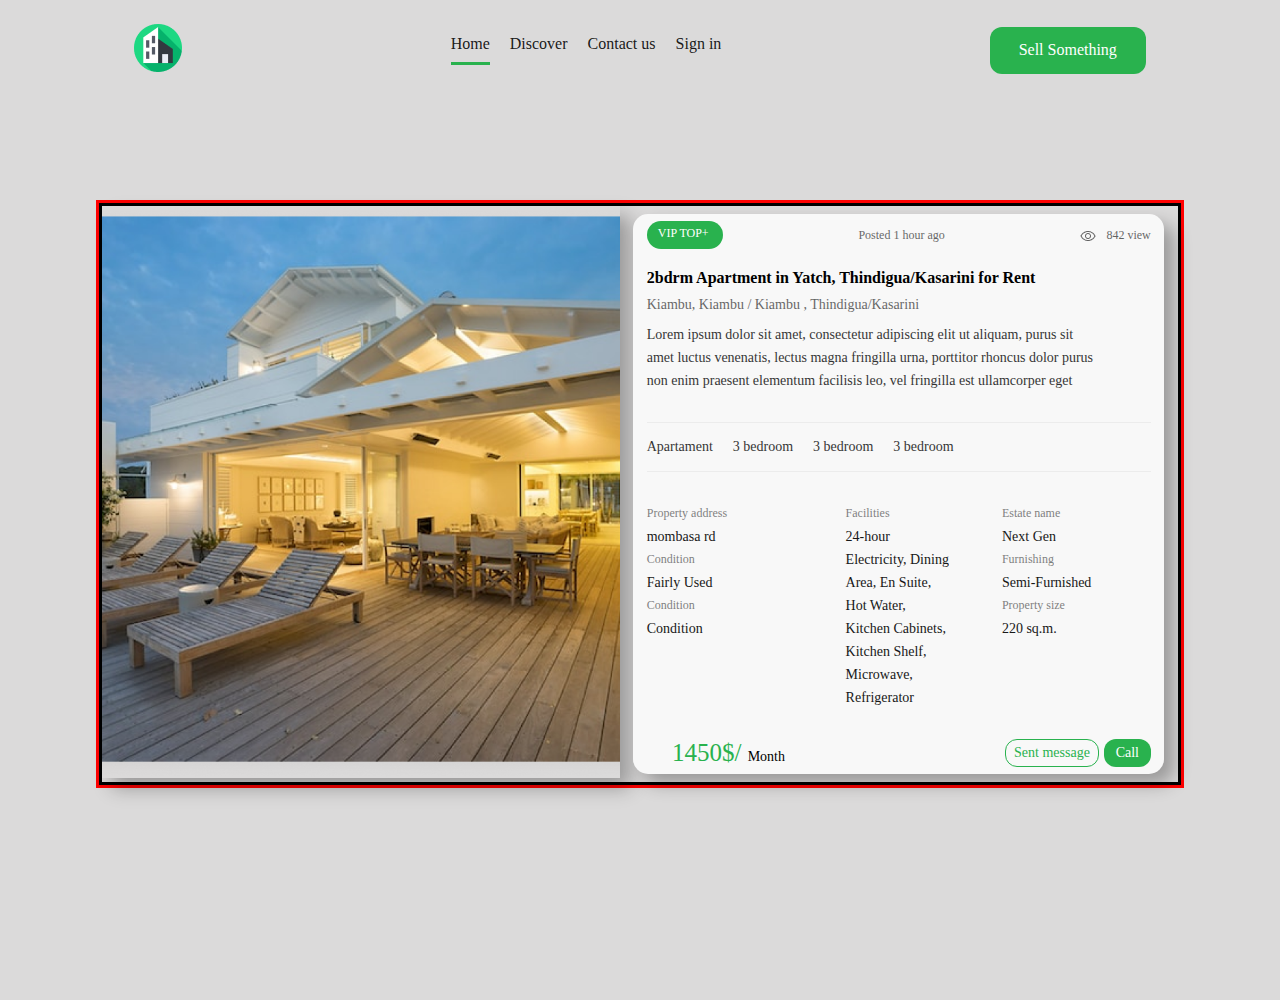
==== HomeInternal.html @ 5d8db7db "home inertial info card end" ====
<!DOCTYPE html>
<html lang="en">
  <head>
    <meta charset="UTF-8" />
    <meta name="viewport" content="width=device-width, initial-scale=1.0" />
    <link rel="stylesheet" href="style.css" />
    <title>Document</title>
  </head>
  <body>
    <header class="header">
      <nav class="navigacia">
        <article class="HadLogo">
          <a href="index.html">
            <img src="fotoebi/HadLogo.png" alt="HadLogo" />
          </a>
        </article>
        <article class="Navtext">
          <a class="Home" href="#">Home</a>
          <a href="#">Discover</a>
          <a href="#">Contact us</a>
          <a href="#">Sign in</a>
        </article>
        <article class="SellSomething">
          <a href="#">Sell Something</a>
        </article>
      </nav>
    </header>
    <main class="Main">
      <section class="fhoto-and-info-flex-cont">
        <div class="left-fhoto">
          <img
            src="fotoebi/hom-internal-foto-1.png"
            class="hom-internal-foto-1"
            alt="hom-internal-foto-1"
          />
        </div>
        <div class="hom-internal-foto-info-flex-cont">
          <div class="hom-internal-foto-info-cont">
            <!-- info konteineris shignita elementebis vertikaluri siswore "had-line"-->
            <div class="hom-internal-foto-info-had-line-cont">
            <article class="hom-internal-foto-info-had">
             
                <article class="vip-top-foto-info">
                  <span class="vip-top-foto-info-span">VIP TOP+</span>
                </article>
                <article class="vip-top-foto-info-center-cont">
                  <span class="vip-top-foto-info-center"
                    >Posted 1 hour ago</span
                  >
                </article>
                <article class="vip-top-foto-info-right-cont">
                  <span class="vip-top-foto-info-right-iqon">
                    <img
                      src="fotoebi/foto-info-had-iqon.png"
                      class="foto-info-had-iqon"
                      alt="foto-info-had-iqon"
                    />
                  </span>
                  <span class="vip-top-foto-info-right-text">842 view</span>
                </article>
              </article>
              
                <h1 class="had-line-cont-span-h1">2bdrm Apartment in Yatch, Thindigua/Kasarini for Rent</h1>
              
              <span class="had-line-cont-span">Kiambu,
                 Kiambu / Kiambu , 
                Thindigua/Kasarini

              </span>
              <span class="had-line-cont-span-2">Lorem ipsum dolor sit amet, 
                consectetur adipiscing elit ut aliquam, purus sit amet luctus venenatis,
                lectus magna fringilla urna, porttitor rhoncus dolor purus non enim praesent
                 elementum facilisis leo, vel fringilla est ullamcorper eget

              </span>
              <div class="had-line-the-middle-flex-cont">

                
              <article class="had-line-the-middle-span-cont">
                
               <span class="had-line-the-middle-span">Apartament</span>
               <span class="had-line-the-middle-span">3 bedroom</span>
               <span class="had-line-the-middle-span">3 bedroom</span>
               <span class="had-line-the-middle-span">3 bedroom</span>
              </article>
              

              </div>

              <!-- flex da flex column konteinerebi  -->

              <div class="had-line-the-middle-flex-cont-2">
                <article class="had-line-the-middle-flex-column-cont had-line-the-middle-flex-column-cont-1">
                  <span class="had-line-the-middle-flex-column-span">Property address</span>
                  <span class="had-line-the-middle-flex-column-span-2">mombasa rd</span>
                  <span class="had-line-the-middle-flex-column-span">Condition</span>
                  <span class="had-line-the-middle-flex-column-span-2">Fairly Used</span>
                  <span class="had-line-the-middle-flex-column-span">Condition</span>
                  <span class="had-line-the-middle-flex-column-span-2">Condition</span>
                </article>
                <article class="had-line-the-middle-flex-column-cont had-line-the-middle-flex-column-cont-2">
                  <span class="had-line-the-middle-flex-column-span">Facilities</span>
                  <span class="had-line-the-middle-flex-column-span-2">24-hour Electricity,
                    Dining Area,
                    En Suite,
                    Hot Water,
                    Kitchen Cabinets,
                    Kitchen Shelf,
                    Microwave,
                    Refrigerator</span>
                </article>
                <article class="had-line-the-middle-flex-column-cont had-line-the-middle-flex-column-cont-3">
                  <span class="had-line-the-middle-flex-column-span">Estate name</span>
                  <span class="had-line-the-middle-flex-column-span-2">Next Gen</span>
                  <span class="had-line-the-middle-flex-column-span">Furnishing</span>
                  <span class="had-line-the-middle-flex-column-span-2">Semi-Furnished</span>
                  <span class="had-line-the-middle-flex-column-span">Property size</span>
                  <span class="had-line-the-middle-flex-column-span-2">220 sq.m.</span>
                </article>
              </div>
              
              <div class="had-line-end-element-spaceArounded-cont">
                <div class="had-line-end-element-spaceBetween-cont">

                  <article class="had-line-end-element-1">
                    
                      <span class="had-line-end-element-1-span-1"> 1450$/ <span class="had-line-end-element-span-2">Month</span></span>
                    
                   
                  </article>
                  <article class="had-line-end-element-2">
                    <span class="had-line-end-element-2-span">Sent message</span>
                  </article>
                  <article class="had-line-end-element-3">
                    <span class="had-line-end-element-3-span">Call</span>
                  </article>

                </div>
              </div>

            </div>
               <!-- info konteineris shignita elementebis vertikaluri siswore "had-line-end"-->
            </article>



          </div>
        </div>
      </section>
    </main>
  </body>
</html>
---- style.css ----
* {
  margin: 0;
  padding: 0;
  box-sizing: border-box;
}

body {
  background-color: rgb(219, 218, 218);
  height: 1000px;
}

.header {
  width: 100%;
  height: 100px;
  /* border: solid; */

  display: flex;
  align-items: center;
}

.navigacia {
  width: 100%;
  height: 116px;
  /* border: solid red; */
  position: fixed;
  display: flex;
  justify-content: space-around;
  align-items: center;
  background-color: rgb(219, 218, 218);
  z-index: 100;
}

.Navtext {
  display: flex;
  gap: 20px;
}

.SellSomething {
  width: 156px;
  height: 47px;
  display: flex;
  justify-content: center;
  align-items: center;
  border-radius: 12px;
  background-color: #29b24e;
  cursor: pointer;
}

.SellSomething a {
  color: #ffffff;
  text-decoration: none;
}

.Navtext a {
  text-decoration: none;
  color: #000000e5;
}

.Home {
  height: 30px;
  border-bottom: solid #29b24e;
}

.Main {
  /* border: solid red; */
  /* height: auto; */
  width: 85%;
  margin: 100px auto;
}

/* meniu left */

.LeftMeniuFoto {
  display: flex;
  gap: 10px;
  /* border: solid red; */
}

.LeftMeniu {
  min-width: 295px;
  max-width: 395px;
  width: 30%;
  height: auto;
  /* border: solid; */
  background-color: #f8f8f8;
  border-radius: 24px;
  box-shadow: 10px 10px 25px 0px #0000004f;
}

.KontainerLeftMeniu {
  width: 90%;
  /* height: auto; */
  /* border: solid red; */
  margin: 15px auto;
}

.Left-meniu-bottom-items-widths {
  /* border: solid; */
  width: 60%;
}

.MarginTopKontMeniuItems {
  margin: 20px 0px;
}

.h2 {
  width: 69px;
  height: 24px;
  color: #000000;
  font-size: 16px;
}

.inputAndiqon {
  width: 100%;
  display: flex;
  align-items: center;
  gap: 10px;
  border: 2px solid black;
  border-radius: 10px;
}

.input-hoby {
  /* border: solid; */
  width: 85%;
}

.iqondiv {
  /* border: solid; */
  display: flex;
}

.InputText {
  width: 100%;
  height: 48px;

  background-color: #f8f8f8;
  outline: none;
  border: none;
}

.InputText::placeholder {
  color: #000000;
  font-size: 14px;
}

.InputIqon {
  width: 16px;
  height: 16px;
  opacity: 90%;
}
.h2-2 {
  color: #000000;
  font-size: 16px;
}

.Checkbox-Paragraf-Grid-Kont {
  display: grid;
  grid-template-columns: auto auto;
  gap: 17px;
  column-gap: 20px;
}

.checkbox-conteiner {
  position: relative;

  /* border: solid; */
  user-select: none;
  cursor: pointer;
}

.checkbox-conteiner input {
  position: absolute;
  opacity: 0;
  height: 0;
  width: 0;
  cursor: pointer;
}

.input-span {
  position: absolute;
  border: solid #29b24e;
  top: 0;
  left: 0;
  height: 16px;
  width: 16px;
}

.input-span:hover {
  background-color: #29b24e;
}

.checkbox-conteiner input:checked ~ .input-span {
  background-color: #29b24e;
}

.input-span::after {
  content: "";
  position: absolute;
  display: none;
}

.checkbox-conteiner input:checked ~ .input-span::after {
  display: block;
}

.checkbox-conteiner .input-span::after {
  left: 2px;
  top: 1px;
  width: 4px;
  height: 5px;
  border: solid white;
  border-width: 0 2px 2px 0;

  transform: rotate(45deg);
}

.checkbox-paragraf {
  font-size: 14px;
  color: #000000;
}

.h2-3 {
  color: #000000;
  font-size: 16px;
}

/* fhoto search right */

.RightFoto {
  width: 100%;
  position: relative;
  /* border: solid red; */
  display: flex;

  justify-content: center;
}

.FotoHad {
  width: 100%;
  height: 751px;
  object-fit: cover;
  border-radius: 24px;
}

.Elementsin-foto-flex-cont {
  /* border: solid; */
  display: flex;
  flex-direction: column;
  justify-content: center;
  position: absolute;
  top: 0;
  margin-top: 70px;
  gap: 10px;
}

.h1 {
  font-size: 48px;
  color: #000000cc;
}

.Elementsin-foto-flex-paragraf-cont {
  /* border: solid red; */
  display: flex;
  justify-content: center;
}

.Elementsin-foto-paragraf {
  font-size: 16px;
  color: #000000cc;
}

.Elementsin-foto-flex-search-cont {
  display: flex;
  justify-content: center;
}

.Search-Had-Css-Cont {
  /* border: solid blue; */
  width: 300px;
  display: flex;
  justify-content: center;
  background-color: #ffffffcc;
  border-radius: 10px;
  margin-top: 40px;
  box-shadow: 8px 8px 25px 0px #00000045;
}

.Search-Had-Css {
  width: 224px;
  height: 48px;
  background-color: #f8f8f8cc;

  border: none;
  outline: none;
}

.Search-Had-Css::placeholder {
  color: #000000;
  font-size: 14px;
  opacity: 20%;
}

.search-iqon-cont {
  /* border: solid; */
  display: flex;
  align-items: center;
}
.search-iqon {
  width: 18px;
  height: 18px;
  opacity: 50%;
  cursor: pointer;
}

/* trendings ads cards */

.h3 {
  font-size: 18px;
  color: #000000;
}

.section-flex-cont {
  /* border: solid yellow; */
  display: flex;
  flex-wrap: wrap;
  justify-content: space-between;
  row-gap: 20px;
}

.cont-1 {
  /* border: solid; */
  width: 295px;
  height: 424px;
  border-radius: 24px;
  background-color: #f8f8f8;
  box-shadow: 10px 10px 25px 0px #0000004f;
}

.img-for-cont-1-article {
  display: flex;
  flex-direction: column;
  justify-content: center;
  gap: 15px;

  transform: translateY(12px);
  align-items: center;
  position: relative;
  /* border: solid red; */
}

.img-for-cont-1 {
  width: 263px;
  height: 202px;
  border-radius: 20px;
}

.vip-for-cont-1 {
  /* border: solid; */
  position: absolute;

  left: 0;
  top: 0;
  margin-top: 10px;
  transform: translateX(25px);
  width: 76px;
  height: 30px;
  border-radius: 15px;
  background-color: #29b24e;
  display: flex;
  justify-content: center;
  align-items: center;
  cursor: pointer;
}

.vip-for-cont-1-paragraf {
  color: #ffffff;
  font-size: 12px;
}

.nishani-for-cont-1-article {
  /* border: solid; */
  position: absolute;
  top: 0;
  right: 0;
  transform: translateX(-20px);
  margin-top: 175px;
  display: flex;
  justify-content: center;
  align-items: center;
  width: 40px;
  height: 40px;
  border-radius: 50%;
  background-color: #ffffff;
  cursor: pointer;
}

.nishani-for-cont-1 {
  width: 18px;
  height: 18px;
}

.h4-article {
  /* border: solid; */
  width: 263px;
}

.h4 {
  color: #000000;
  font-size: 16px;
}

.h4-bottom-paragraf-article {
  /* border: solid; */
  width: 263px;
}

.h4-bottom-paragraf {
  font-size: 14px;
  color: #000000;
  opacity: 50%;
}

.price-article {
  width: 263px;
  /* border: solid; */
  display: flex;
  justify-content: flex-end;
}

.price-number {
  font-size: 24px;
  color: #29b24e;
}

.price-month {
  font-size: 12px;
  margin-top: 10px;
  color: #000000;
}

.xazi-cont-1 {
  width: 100%;

  border: 0.5px solid #cfead6;
}

.end-element-cont {
  /* border: solid; */
  display: flex;
  align-items: center;
  width: 263px;
  height: 60px;
  justify-content: space-between;
  transform: translateY(-10px);
}

.end-paragraf {
  font-size: 14px;
  color: #000000;
}

/* footeri  */

.footer {
  width: 100%;
  height: 179px;
  background-color: #29b24e;
  border-radius: 25px;
  box-shadow: 1px 1px 10px 10px #29282845;
  display: flex;
  flex-direction: column;
  align-items: center;
}

.footer-text-cont {
  width: 85%;
  height: 89px;
  /* border: solid; */
  display: flex;
  align-items: center;
  justify-content: space-between;
}

.footer-line {
  width: 85%;
  /* height: 1px; */
  border: 0.5px solid #d0d0d0;
}

.footer-end {
  /* border: solid; */
  height: 89px;
  display: flex;
  align-items: center;
}

.footer-span {
  color: #ffffff;
  font-size: 14px;
}

/* hom internal page style css */

.Main {
  border: solid red;
  /* droebit */
}

.fhoto-and-info-flex-cont {
  border: solid;
  display: flex;
  justify-content: space-between;
}

/* .left-fhoto {
  border: solid yellow;
} */

.hom-internal-foto-1 {
  width: 100%;
  object-fit: cover;
  height: 572px;
  box-shadow: 10px 10px 18px 0px #0000004d;
}

.hom-internal-foto-info-flex-cont {
  /* border: solid blue; */
  width: 680px;
  /* height: 541px; */
  display: flex;
  justify-content: center;
  align-items: center;
}

.hom-internal-foto-info-cont {
  /* border: solid; */
  width: 95%;

  min-height: 560px;
  border-radius: 15px;
  background-color: #f8f8f8;
  box-shadow: 10px 10px 18px 0px #0000004d;
  display: flex;
  justify-content: center;
  align-items: center;
}

/* info konteineris shignita elementebis vertikaluri siswore "had-line" */

.hom-internal-foto-info-had-line-cont {
  /* border: solid yellow; */
  width: 95%;

  min-height: 520px;
  display: flex;
  flex-direction: column;
  row-gap: 10px;
}

.hom-internal-foto-info-had {
  /* border: solid red; */
  width: 100%;
  height: auto;
  display: flex;
  justify-content: space-between;
}

.vip-top-foto-info {
  width: 76px;
  height: 28px;
  background-color: #29b24e;
  border-radius: 15px;
  display: flex;
  justify-content: center;
  align-items: center;
}

.vip-top-foto-info-span {
  width: 54px;
  height: 18px;
  font-size: 12px;
  color: #ffffff;
}

.vip-top-foto-info-center-cont {
  /* border: solid; */
  display: flex;
  align-items: center;
}

.vip-top-foto-info-center {
  color: #000000;
  font-size: 12px;
  opacity: 60%;
}

.vip-top-foto-info-right-cont {
  /* border: solid; */
  display: flex;

  align-items: center;
  gap: 10px;
}

.foto-info-had-iqon {
  margin-top: 5px;
  width: 16px;
  height: 16px;
}

.vip-top-foto-info-right-text {
  color: #000000;
  font-size: 12px;
  opacity: 60%;
}

.had-line-cont-span-h1 {
  font-size: 16px;
  color: #000000;
  margin-top: 10px;
}

.had-line-cont-span {
  color: #000000;
  font-size: 14px;
  opacity: 60%;
}

.had-line-cont-span-2 {
  width: 90%;
  font-size: 14px;
  opacity: 80%;
  color: #000000;
  line-height: 23px;
}

.had-line-the-middle-flex-cont {
  border-top: 0.5px solid #ececec;
  border-bottom: 0.5px solid #ececec;
  height: 50px;
  display: flex;
  align-items: center;
  margin-top: 20px;
}

.had-line-the-middle-span-cont {
  display: flex;
  gap: 20px;
  /* border: solid; */
}

.had-line-the-middle-span {
  color: #000000;
  font-size: 14px;
  opacity: 80%;
}

.had-line-the-middle-flex-cont-2 {
  /* border: solid blue; */
  display: flex;
  justify-content: space-between;
  column-gap: 50px;
  margin-top: 20px;
}

.had-line-the-middle-flex-column-cont {
  /* border: solid red; */
  display: flex;
  flex-direction: column;
  height: auto;
}

.had-line-the-middle-flex-column-cont-1 {
  width: 35%;
}

.had-line-the-middle-flex-column-cont-2 {
  width: 25%;
}

.had-line-the-middle-flex-column-cont-3 {
  width: 35%;
}

.had-line-the-middle-flex-column-span {
  font-size: 12px;
  color: #000000;
  opacity: 50%;
  line-height: 23px;
}

.had-line-the-middle-flex-column-span-2 {
  color: #000000;
  font-size: 14px;
  opacity: 90%;
  line-height: 23px;
}

.had-line-end-element-spaceArounded-cont {
  /* border: solid; */
  display: flex;
  justify-content: flex-end;
  margin-top: 20px;
}

.had-line-end-element-spaceBetween-cont {
  /* border: solid red; */
  width: 95%;
  display: flex;
  justify-content: space-between;
  gap: 5px;
}

.had-line-end-element-1 {
  /* border: solid rgb(8, 8, 8); */
  width: 70%;
  display: flex;

  align-items: center;
}

.had-line-end-element-1-span-1 {
  color: #29b24e;
  font-size: 25px;
  /* line-height: 54px; */
}

.had-line-end-element-span-2 {
  color: #000000;
  font-size: 14px;
  /* line-height: 54px; */
}

.had-line-end-element-2 {
  border: 0.5px solid #29b24e;
  width: 20%;
  display: flex;
  align-items: center;
  justify-content: center;
  border-radius: 12px;
  cursor: pointer;
}

.had-line-end-element-2-span {
  color: #29b24e;
  font-size: 14px;
}

.had-line-end-element-3 {
  /* border: solid; */
  width: 10%;
  display: flex;
  align-items: center;
  justify-content: center;
  border-radius: 12px;
  background-color: #29b24e;
  cursor: pointer;
}

.had-line-end-element-3-span {
  color: #ffffff;
  font-size: 14px;
}
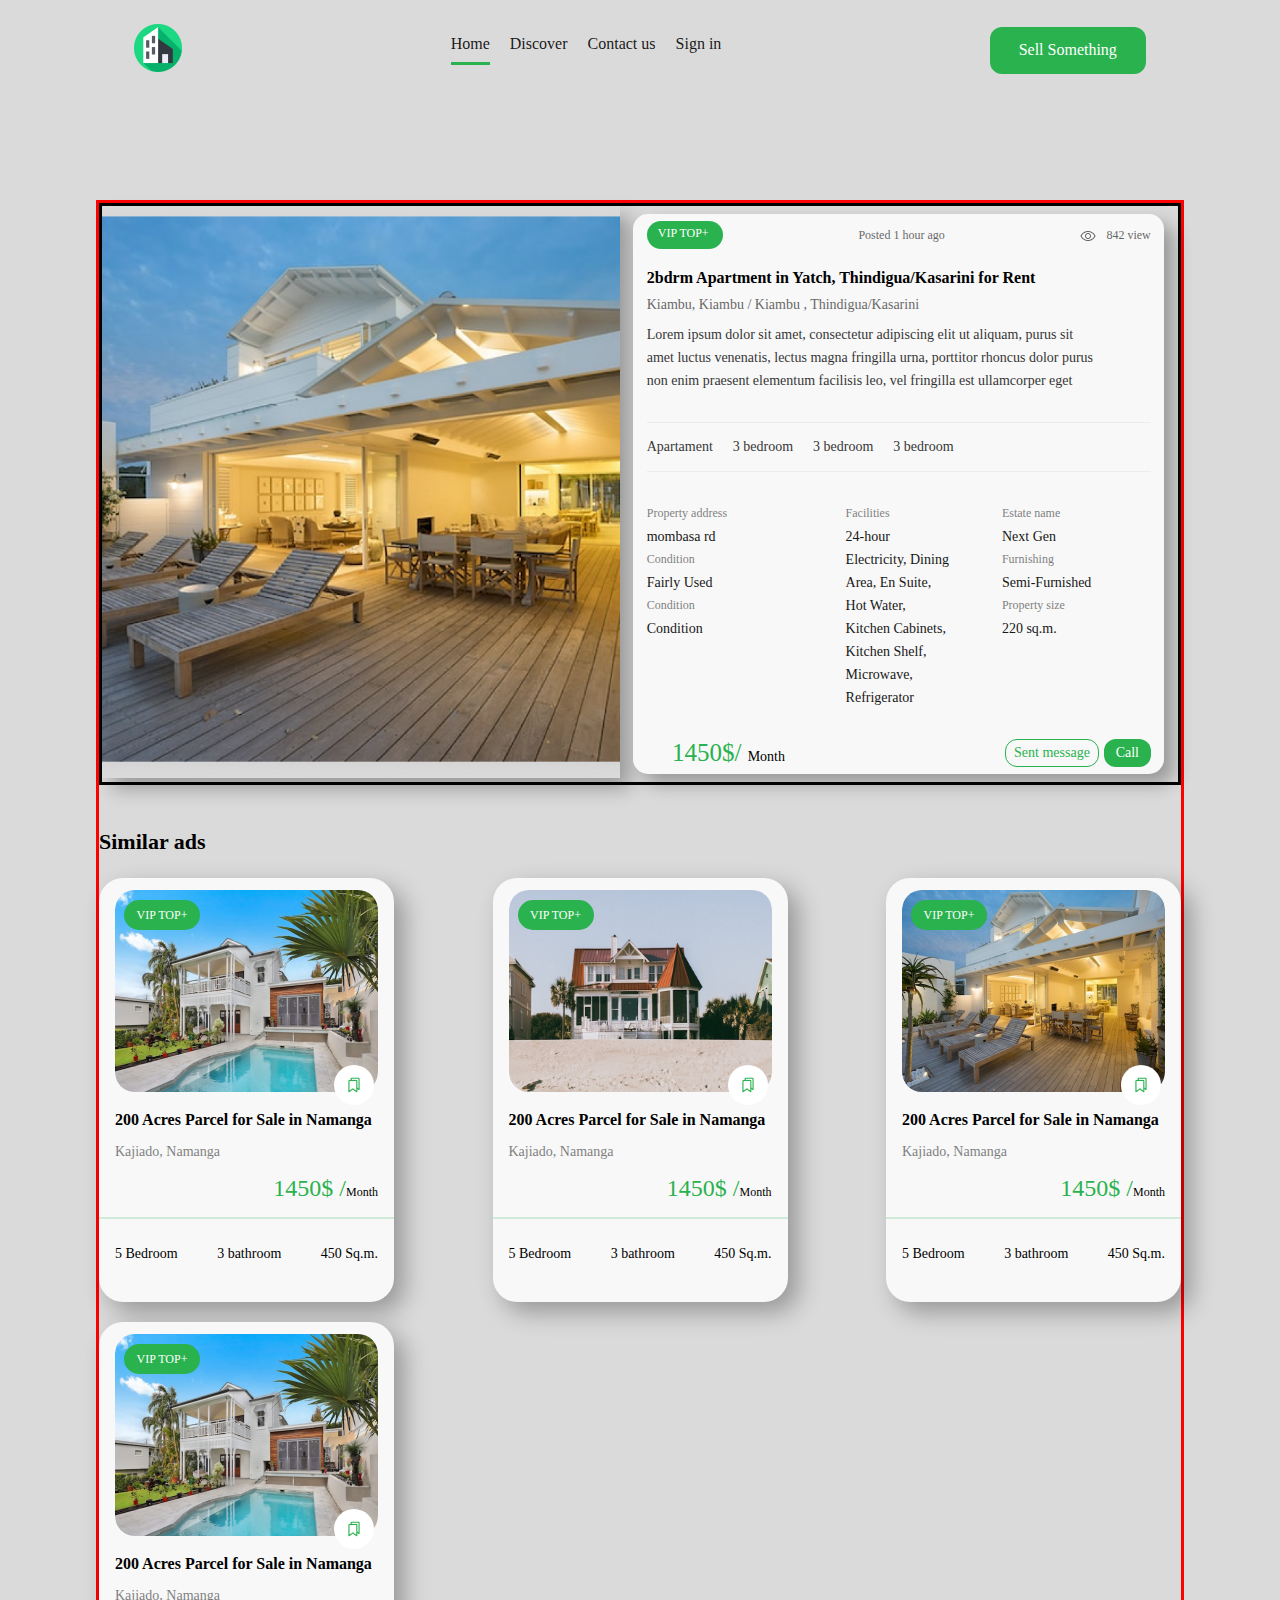
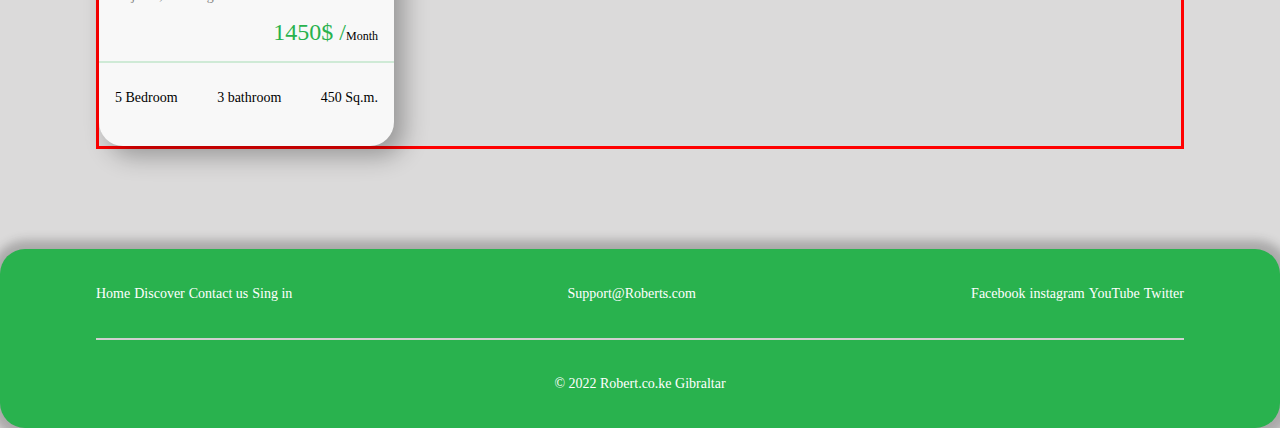
==== commit b01e8a19: "home-internal-page end" ====
--- a/HomeInternal.html
+++ b/HomeInternal.html
@@ -38,8 +38,7 @@
           <div class="hom-internal-foto-info-cont">
             <!-- info konteineris shignita elementebis vertikaluri siswore "had-line"-->
             <div class="hom-internal-foto-info-had-line-cont">
-            <article class="hom-internal-foto-info-had">
-             
+              <article class="hom-internal-foto-info-had">
                 <article class="vip-top-foto-info">
                   <span class="vip-top-foto-info-span">VIP TOP+</span>
                 </article>
@@ -59,94 +58,293 @@
                   <span class="vip-top-foto-info-right-text">842 view</span>
                 </article>
               </article>
-              
-                <h1 class="had-line-cont-span-h1">2bdrm Apartment in Yatch, Thindigua/Kasarini for Rent</h1>
-              
-              <span class="had-line-cont-span">Kiambu,
-                 Kiambu / Kiambu , 
-                Thindigua/Kasarini
-
+
+              <h1 class="had-line-cont-span-h1">
+                2bdrm Apartment in Yatch, Thindigua/Kasarini for Rent
+              </h1>
+
+              <span class="had-line-cont-span"
+                >Kiambu, Kiambu / Kiambu , Thindigua/Kasarini
               </span>
-              <span class="had-line-cont-span-2">Lorem ipsum dolor sit amet, 
-                consectetur adipiscing elit ut aliquam, purus sit amet luctus venenatis,
-                lectus magna fringilla urna, porttitor rhoncus dolor purus non enim praesent
-                 elementum facilisis leo, vel fringilla est ullamcorper eget
-
+              <span class="had-line-cont-span-2"
+                >Lorem ipsum dolor sit amet, consectetur adipiscing elit ut
+                aliquam, purus sit amet luctus venenatis, lectus magna fringilla
+                urna, porttitor rhoncus dolor purus non enim praesent elementum
+                facilisis leo, vel fringilla est ullamcorper eget
               </span>
               <div class="had-line-the-middle-flex-cont">
-
-                
-              <article class="had-line-the-middle-span-cont">
-                
-               <span class="had-line-the-middle-span">Apartament</span>
-               <span class="had-line-the-middle-span">3 bedroom</span>
-               <span class="had-line-the-middle-span">3 bedroom</span>
-               <span class="had-line-the-middle-span">3 bedroom</span>
-              </article>
-              
-
+                <article class="had-line-the-middle-span-cont">
+                  <span class="had-line-the-middle-span">Apartament</span>
+                  <span class="had-line-the-middle-span">3 bedroom</span>
+                  <span class="had-line-the-middle-span">3 bedroom</span>
+                  <span class="had-line-the-middle-span">3 bedroom</span>
+                </article>
               </div>
 
               <!-- flex da flex column konteinerebi  -->
 
               <div class="had-line-the-middle-flex-cont-2">
-                <article class="had-line-the-middle-flex-column-cont had-line-the-middle-flex-column-cont-1">
-                  <span class="had-line-the-middle-flex-column-span">Property address</span>
-                  <span class="had-line-the-middle-flex-column-span-2">mombasa rd</span>
-                  <span class="had-line-the-middle-flex-column-span">Condition</span>
-                  <span class="had-line-the-middle-flex-column-span-2">Fairly Used</span>
-                  <span class="had-line-the-middle-flex-column-span">Condition</span>
-                  <span class="had-line-the-middle-flex-column-span-2">Condition</span>
-                </article>
-                <article class="had-line-the-middle-flex-column-cont had-line-the-middle-flex-column-cont-2">
-                  <span class="had-line-the-middle-flex-column-span">Facilities</span>
-                  <span class="had-line-the-middle-flex-column-span-2">24-hour Electricity,
-                    Dining Area,
-                    En Suite,
-                    Hot Water,
-                    Kitchen Cabinets,
-                    Kitchen Shelf,
-                    Microwave,
-                    Refrigerator</span>
-                </article>
-                <article class="had-line-the-middle-flex-column-cont had-line-the-middle-flex-column-cont-3">
-                  <span class="had-line-the-middle-flex-column-span">Estate name</span>
-                  <span class="had-line-the-middle-flex-column-span-2">Next Gen</span>
-                  <span class="had-line-the-middle-flex-column-span">Furnishing</span>
-                  <span class="had-line-the-middle-flex-column-span-2">Semi-Furnished</span>
-                  <span class="had-line-the-middle-flex-column-span">Property size</span>
-                  <span class="had-line-the-middle-flex-column-span-2">220 sq.m.</span>
+                <article
+                  class="had-line-the-middle-flex-column-cont had-line-the-middle-flex-column-cont-1"
+                >
+                  <span class="had-line-the-middle-flex-column-span"
+                    >Property address</span
+                  >
+                  <span class="had-line-the-middle-flex-column-span-2"
+                    >mombasa rd</span
+                  >
+                  <span class="had-line-the-middle-flex-column-span"
+                    >Condition</span
+                  >
+                  <span class="had-line-the-middle-flex-column-span-2"
+                    >Fairly Used</span
+                  >
+                  <span class="had-line-the-middle-flex-column-span"
+                    >Condition</span
+                  >
+                  <span class="had-line-the-middle-flex-column-span-2"
+                    >Condition</span
+                  >
+                </article>
+                <article
+                  class="had-line-the-middle-flex-column-cont had-line-the-middle-flex-column-cont-2"
+                >
+                  <span class="had-line-the-middle-flex-column-span"
+                    >Facilities</span
+                  >
+                  <span class="had-line-the-middle-flex-column-span-2"
+                    >24-hour Electricity, Dining Area, En Suite, Hot Water,
+                    Kitchen Cabinets, Kitchen Shelf, Microwave,
+                    Refrigerator</span
+                  >
+                </article>
+                <article
+                  class="had-line-the-middle-flex-column-cont had-line-the-middle-flex-column-cont-3"
+                >
+                  <span class="had-line-the-middle-flex-column-span"
+                    >Estate name</span
+                  >
+                  <span class="had-line-the-middle-flex-column-span-2"
+                    >Next Gen</span
+                  >
+                  <span class="had-line-the-middle-flex-column-span"
+                    >Furnishing</span
+                  >
+                  <span class="had-line-the-middle-flex-column-span-2"
+                    >Semi-Furnished</span
+                  >
+                  <span class="had-line-the-middle-flex-column-span"
+                    >Property size</span
+                  >
+                  <span class="had-line-the-middle-flex-column-span-2"
+                    >220 sq.m.</span
+                  >
                 </article>
               </div>
-              
+
               <div class="had-line-end-element-spaceArounded-cont">
                 <div class="had-line-end-element-spaceBetween-cont">
-
                   <article class="had-line-end-element-1">
-                    
-                      <span class="had-line-end-element-1-span-1"> 1450$/ <span class="had-line-end-element-span-2">Month</span></span>
-                    
-                   
+                    <span class="had-line-end-element-1-span-1">
+                      1450$/
+                      <span class="had-line-end-element-span-2"
+                        >Month</span
+                      ></span
+                    >
                   </article>
                   <article class="had-line-end-element-2">
-                    <span class="had-line-end-element-2-span">Sent message</span>
+                    <span class="had-line-end-element-2-span"
+                      >Sent message</span
+                    >
                   </article>
                   <article class="had-line-end-element-3">
                     <span class="had-line-end-element-3-span">Call</span>
                   </article>
-
                 </div>
               </div>
-
             </div>
-               <!-- info konteineris shignita elementebis vertikaluri siswore "had-line-end"-->
-            </article>
-
-
-
+            <!-- info konteineris shignita elementebis vertikaluri siswore "had-line-end"-->
           </div>
         </div>
       </section>
+      <h2 class="h2">Similar ads</h2>
+      <section class="section-flex-cont section-flex-cont-home-internal-page ">
+        <!-- pirveli konteineri -->
+        <div class="cont-1">
+          <article class="img-for-cont-1-article">
+            <a href="HomeInternal.html">
+              <img
+                class="img-for-cont-1"
+                src="fotoebi/img-section-1.png"
+                alt="img-cont-1"
+              />
+            </a>
+            <article class="vip-for-cont-1">
+              <p class="vip-for-cont-1-paragraf">VIP TOP+</p>
+            </article>
+            <article class="nishani-for-cont-1-article">
+              <img
+                class="nishani-for-cont-1"
+                src="fotoebi/nishani-cont-1.png"
+                alt="nishani-cont-1"
+              />
+            </article>
+            <article class="h4-article">
+              <h4 class="h4">200 Acres Parcel for Sale in Namanga</h4>
+            </article>
+            <article class="h4-bottom-paragraf-article">
+              <p class="h4-bottom-paragraf">Kajiado, Namanga</p>
+            </article>
+            <article class="price-article">
+              <p class="price-number">1450$ / <p class="price-month">Month</p> </p>
+            </article>
+            <article class="xazi-cont-1"></article>
+            <article class="end-element-cont">
+              <p class="end-paragraf">5 Bedroom</p>
+              <p class="end-paragraf">3 bathroom</p>
+              <p class="end-paragraf">450 Sq.m.</p>
+            </article>
+          </article>
+        </div>
+        <!-- meore conteineri -->
+        <div class="cont-1">
+          <article class="img-for-cont-1-article">
+            <a href="#">
+              <img
+                class="img-for-cont-1"
+                src="fotoebi/img-section-cont-3.png"
+                alt="img-cont-1"
+              />
+            </a>
+            <article class="vip-for-cont-1">
+              <p class="vip-for-cont-1-paragraf">VIP TOP+</p>
+            </article>
+            <article class="nishani-for-cont-1-article">
+              <img
+                class="nishani-for-cont-1"
+                src="fotoebi/nishani-cont-1.png"
+                alt="nishani-cont-1"
+              />
+            </article>
+            <article class="h4-article">
+              <h4 class="h4">200 Acres Parcel for Sale in Namanga</h4>
+            </article>
+            <article class="h4-bottom-paragraf-article">
+              <p class="h4-bottom-paragraf">Kajiado, Namanga</p>
+            </article>
+            <article class="price-article">
+              <p class="price-number">1450$ / <p class="price-month">Month</p> </p>
+            </article>
+            <article class="xazi-cont-1"></article>
+            <article class="end-element-cont">
+              <p class="end-paragraf">5 Bedroom</p>
+              <p class="end-paragraf">3 bathroom</p>
+              <p class="end-paragraf">450 Sq.m.</p>
+            </article>
+          </article>
+        </div>
+        <!-- mesame konteineri -->
+        <div class="cont-1">
+          <article class="img-for-cont-1-article">
+            <a href="#">
+              <img
+                class="img-for-cont-1"
+                src="fotoebi/img-section-cont-2.png"
+                alt="img-cont-1"
+              />
+            </a>
+            <article class="vip-for-cont-1">
+              <p class="vip-for-cont-1-paragraf">VIP TOP+</p>
+            </article>
+            <article class="nishani-for-cont-1-article">
+              <img
+                class="nishani-for-cont-1"
+                src="fotoebi/nishani-cont-1.png"
+                alt="nishani-cont-1"
+              />
+            </article>
+            <article class="h4-article">
+              <h4 class="h4">200 Acres Parcel for Sale in Namanga</h4>
+            </article>
+            <article class="h4-bottom-paragraf-article">
+              <p class="h4-bottom-paragraf">Kajiado, Namanga</p>
+            </article>
+            <article class="price-article">
+              <p class="price-number">1450$ / <p class="price-month">Month</p> </p>
+            </article>
+            <article class="xazi-cont-1"></article>
+            <article class="end-element-cont">
+              <p class="end-paragraf">5 Bedroom</p>
+              <p class="end-paragraf">3 bathroom</p>
+              <p class="end-paragraf">450 Sq.m.</p>
+            </article>
+          </article>
+        </div>
+        <!-- meotxe konteineri -->
+
+        <div class="cont-1">
+          <article class="img-for-cont-1-article">
+            <a href="#">
+              <img
+                class="img-for-cont-1"
+                src="fotoebi/img-section-1.png"
+                alt="img-cont-1"
+              />
+            </a>
+            <article class="vip-for-cont-1">
+              <p class="vip-for-cont-1-paragraf">VIP TOP+</p>
+            </article>
+            <article class="nishani-for-cont-1-article">
+              <img
+                class="nishani-for-cont-1"
+                src="fotoebi/nishani-cont-1.png"
+                alt="nishani-cont-1"
+              />
+            </article>
+            <article class="h4-article">
+              <h4 class="h4">200 Acres Parcel for Sale in Namanga</h4>
+            </article>
+            <article class="h4-bottom-paragraf-article">
+              <p class="h4-bottom-paragraf">Kajiado, Namanga</p>
+            </article>
+            <article class="price-article">
+              <p class="price-number">1450$ / <p class="price-month">Month</p> </p>
+            </article>
+            <article class="xazi-cont-1"></article>
+            <article class="end-element-cont">
+              <p class="end-paragraf">5 Bedroom</p>
+              <p class="end-paragraf">3 bathroom</p>
+              <p class="end-paragraf">450 Sq.m.</p>
+            </article>
+          </article>
+        </div>
+        </section>
     </main>
+
+    <footer class="footer">
+      <div class="footer-text-cont">
+        <article class="text1">
+          <span class="footer-span">Home</span>
+          <span class="footer-span">Discover</span>
+          <span class="footer-span">Contact us</span>
+          <span class="footer-span">Sing in</span>
+        </article>
+        <article class="text2">
+          <span class="footer-span">Support@Roberts.com</span>
+        </article>
+        <article class="text2">
+          <span class="footer-span">Facebook</span>
+          <span class="footer-span">instagram</span>
+          <span class="footer-span">YouTube</span>
+          <span class="footer-span">Twitter</span>
+        </article>
+
+      </div>
+      <div class="footer-line"></div>
+      <article class="footer-end">
+        <span class="footer-span">© 2022 Robert.co.ke Gibraltar</span>
+      </article>
+
+    </footer>
   </body>
 </html>
--- a/style.css
+++ b/style.css
@@ -761,3 +761,18 @@
   color: #ffffff;
   font-size: 14px;
 }
+
+/* home internal h2 and cards */
+
+.h2 {
+  color: #000000;
+  font-size: 22px;
+  line-height: 33px;
+  width: 125px;
+  height: 33px;
+  margin-top: 40px;
+}
+
+.section-flex-cont-home-internal-page {
+  margin-top: 20px;
+}
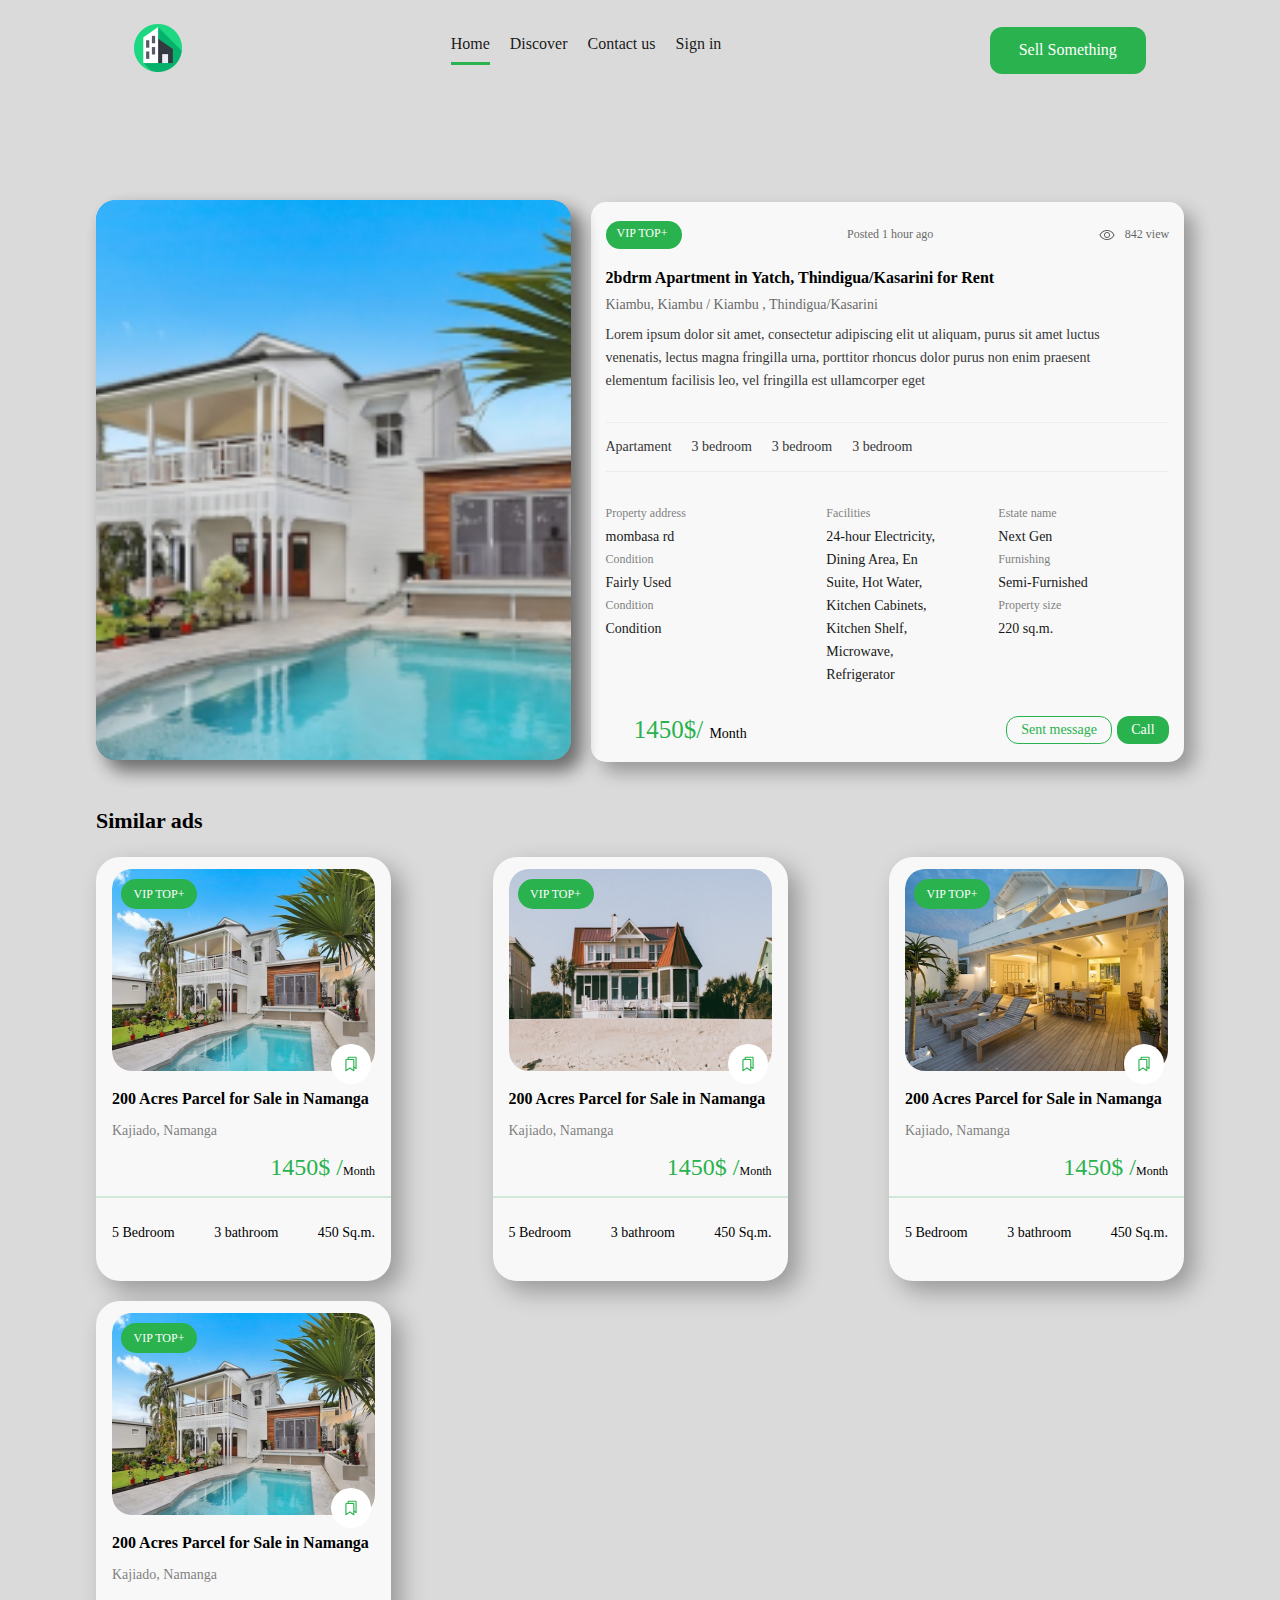
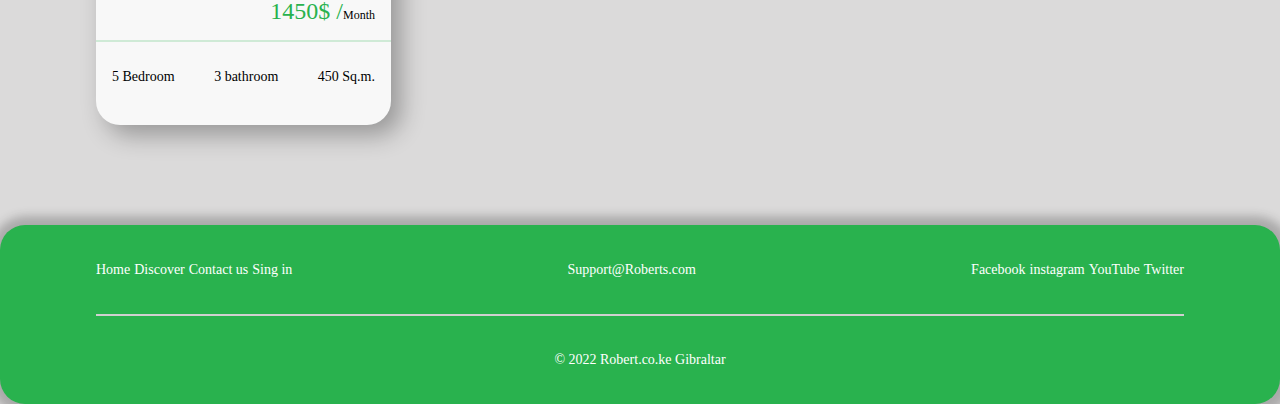
==== commit d107e719: "javascript function" ====
--- a/HomeInternal.html
+++ b/HomeInternal.html
@@ -4,6 +4,7 @@
     <meta charset="UTF-8" />
     <meta name="viewport" content="width=device-width, initial-scale=1.0" />
     <link rel="stylesheet" href="style.css" />
+    <script src="homeinternal.js" defer></script>
     <title>Document</title>
   </head>
   <body>
@@ -29,8 +30,21 @@
       <section class="fhoto-and-info-flex-cont">
         <div class="left-fhoto">
           <img
-            src="fotoebi/hom-internal-foto-1.png"
-            class="hom-internal-foto-1"
+            src="fotoebi/img-section-cont-3.png"
+            class="hom-internal-foto-3 hominternalfoto"
+            id="hominternalfoto3.js"
+            alt="hom-internal-foto-1"
+          />
+          <img
+            src="fotoebi/img-section-1.png"
+            class="hom-internal-foto-2 hominternalfoto"
+            id="hom-internal-foto-2.js"
+            alt="hom-internal-foto-1"
+          />
+          <img
+            src="fotoebi/img-section-cont-2.png"
+            class="hom-internal-foto-1 hominternalfoto"
+            id="hom-internal-foto-1.js"
             alt="hom-internal-foto-1"
           />
         </div>
@@ -157,7 +171,7 @@
                       >Sent message</span
                     >
                   </article>
-                  <article class="had-line-end-element-3">
+                  <article class="had-line-end-element-3" id="had-line-end-element-3.js">
                     <span class="had-line-end-element-3-span">Call</span>
                   </article>
                 </div>
--- a/style.css
+++ b/style.css
@@ -63,7 +63,7 @@
 
 .Main {
   /* border: solid red; */
-  /* height: auto; */
+
   width: 85%;
   margin: 100px auto;
 }
@@ -501,26 +501,49 @@
 
 /* hom internal page style css */
 
-.Main {
+/* .Main {
   border: solid red;
-  /* droebit */
-}
+  
+} */
 
 .fhoto-and-info-flex-cont {
-  border: solid;
-  display: flex;
-  justify-content: space-between;
-}
-
-/* .left-fhoto {
-  border: solid yellow;
-} */
-
+  /* border: solid; */
+  display: flex;
+  justify-content: center;
+  gap: 20px;
+}
+
+.left-fhoto {
+  /* border: solid yellow; */
+  position: relative;
+  width: 50%;
+}
 .hom-internal-foto-1 {
   width: 100%;
   object-fit: cover;
-  height: 572px;
+  height: 560px;
   box-shadow: 10px 10px 18px 0px #0000004d;
+  border-radius: 20px;
+}
+
+.hom-internal-foto-2 {
+  position: absolute;
+  width: 100%;
+  object-fit: cover;
+  height: 560px;
+  box-shadow: 10px 10px 18px 0px #0000004d;
+  border-radius: 20px;
+}
+
+.hom-internal-foto-3 {
+  position: absolute;
+  width: 100%;
+  object-fit: cover;
+  height: 560px;
+  box-shadow: 10px 10px 18px 0px #0000004d;
+  border-radius: 20px;
+  z-index: 10;
+  visibility: hidden;
 }
 
 .hom-internal-foto-info-flex-cont {
@@ -534,7 +557,7 @@
 
 .hom-internal-foto-info-cont {
   /* border: solid; */
-  width: 95%;
+  width: 100%;
 
   min-height: 560px;
   border-radius: 15px;
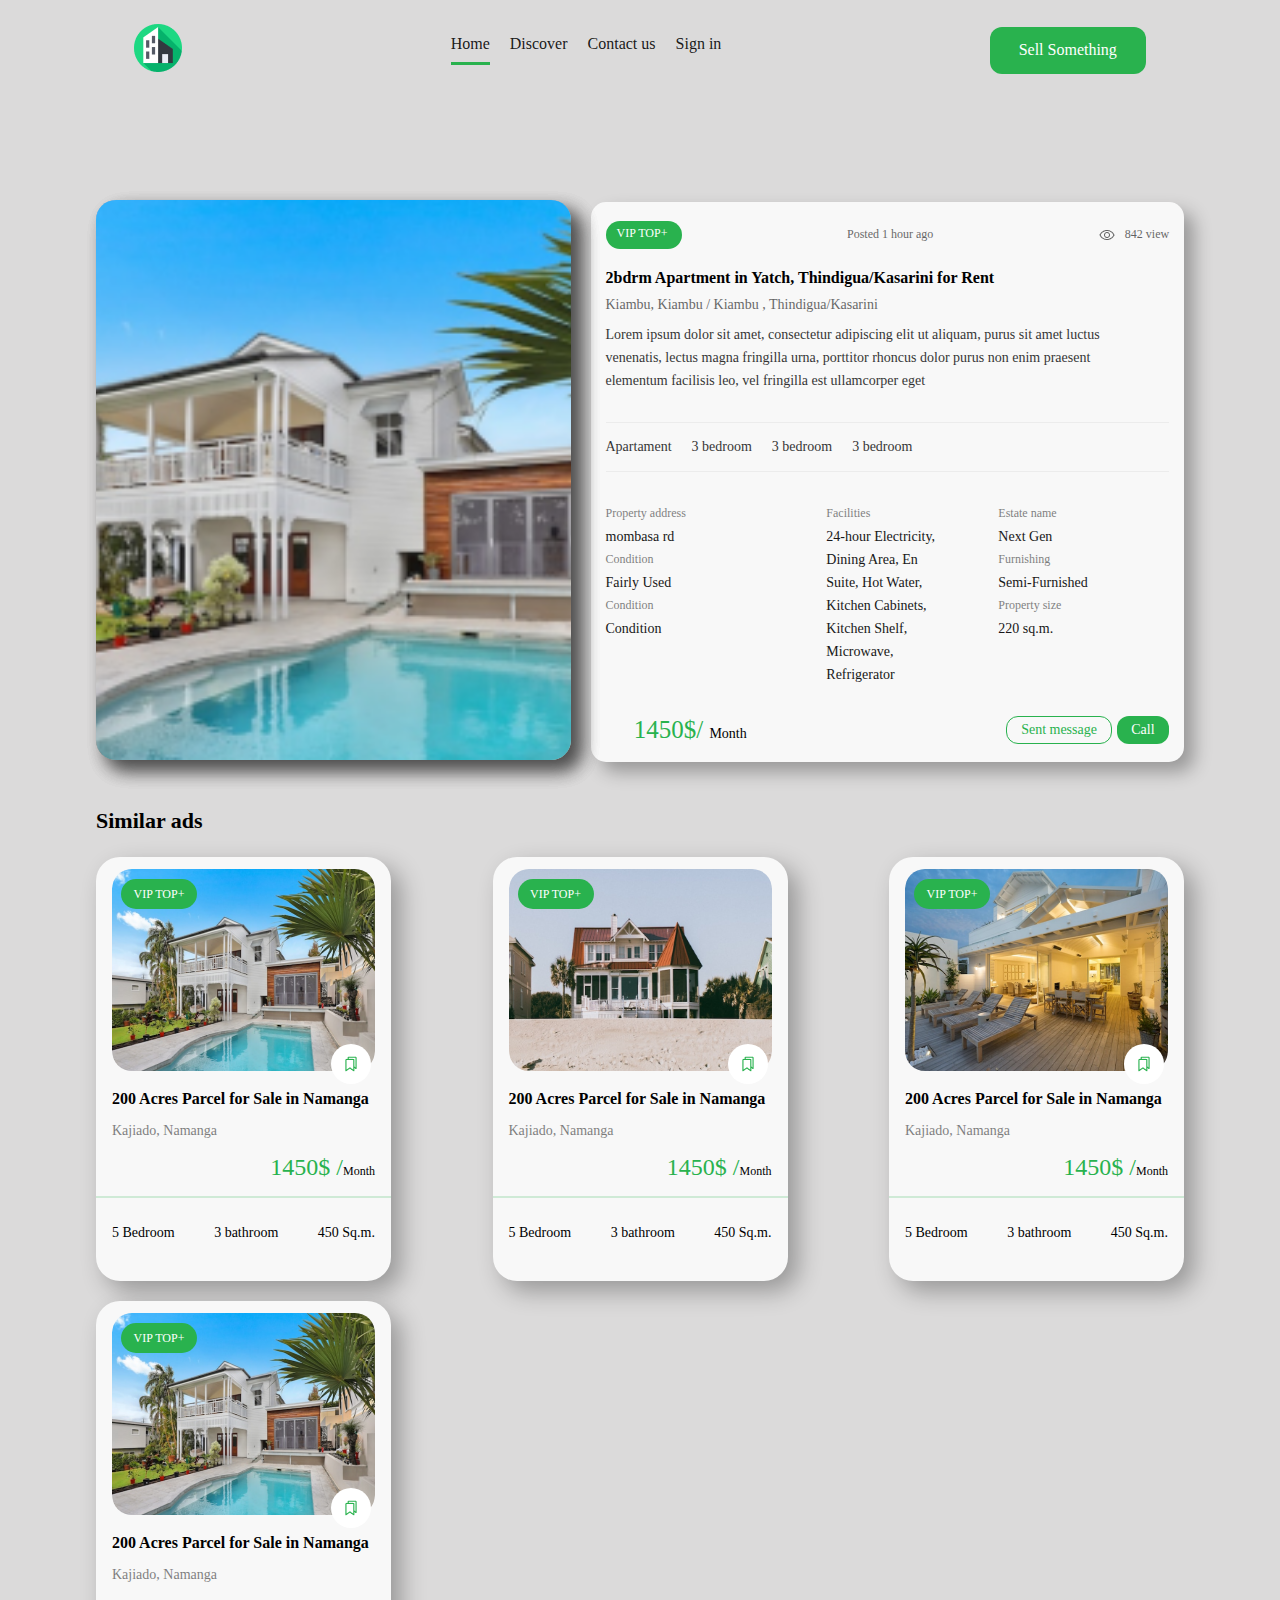
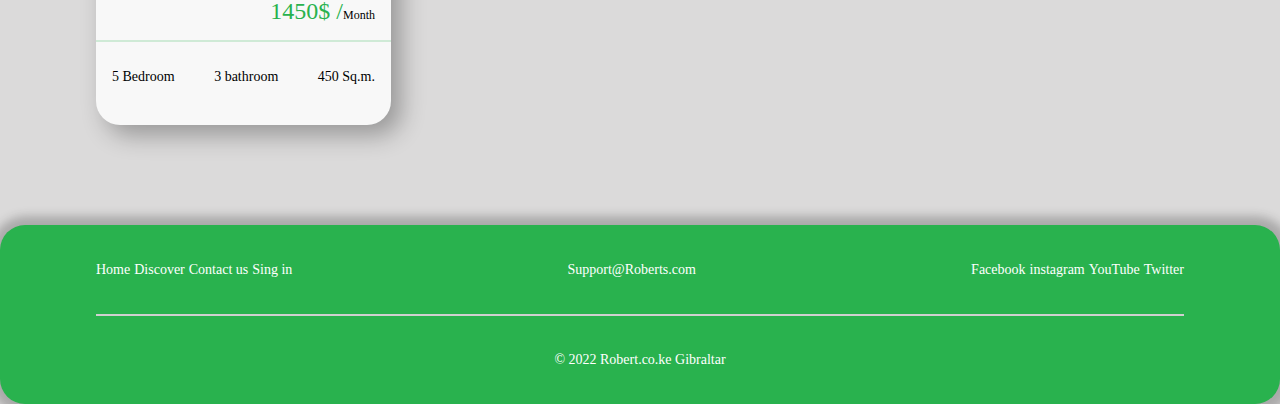
==== commit 58b0c349: "jacascript function pages" ====
--- a/HomeInternal.html
+++ b/HomeInternal.html
@@ -38,7 +38,7 @@
           <img
             src="fotoebi/img-section-1.png"
             class="hom-internal-foto-2 hominternalfoto"
-            id="hom-internal-foto-2.js"
+            id="hominternalfoto2.js"
             alt="hom-internal-foto-1"
           />
           <img
--- a/style.css
+++ b/style.css
@@ -542,8 +542,6 @@
   height: 560px;
   box-shadow: 10px 10px 18px 0px #0000004d;
   border-radius: 20px;
-  z-index: 10;
-  visibility: hidden;
 }
 
 .hom-internal-foto-info-flex-cont {
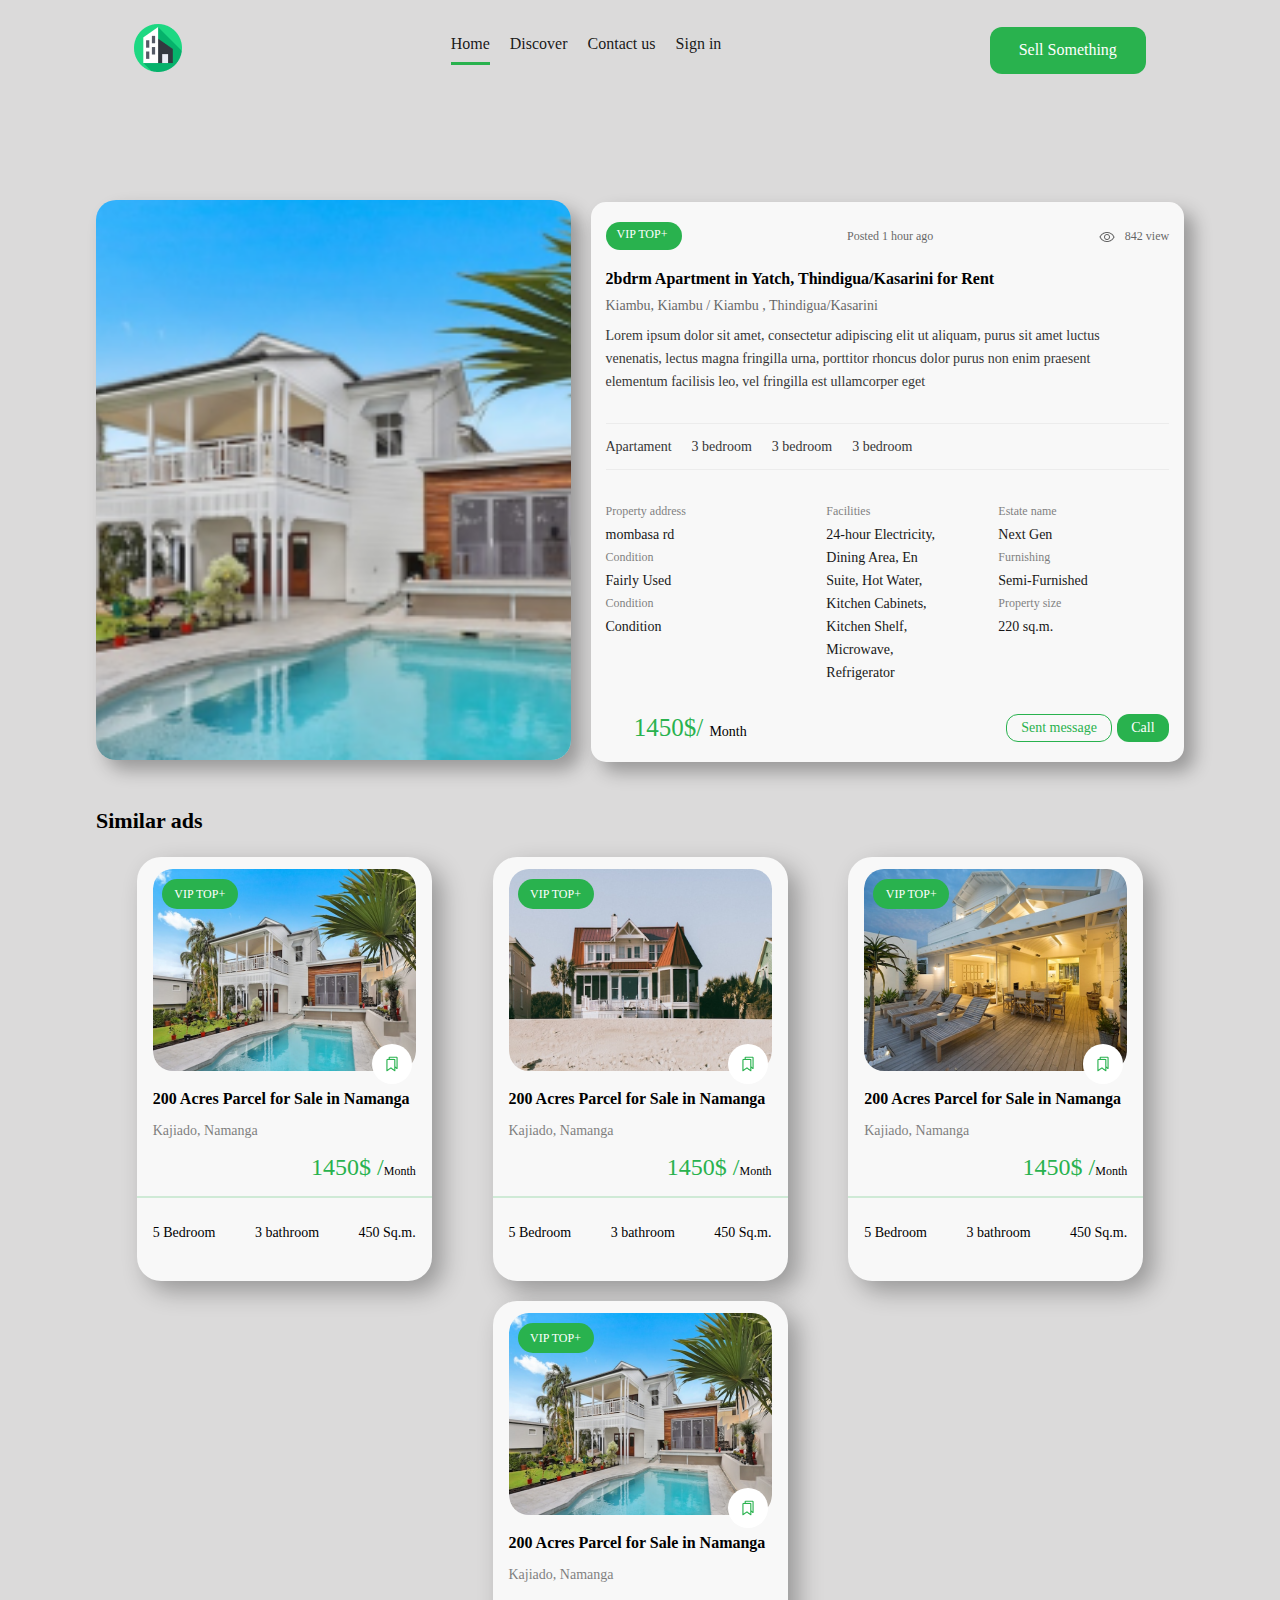
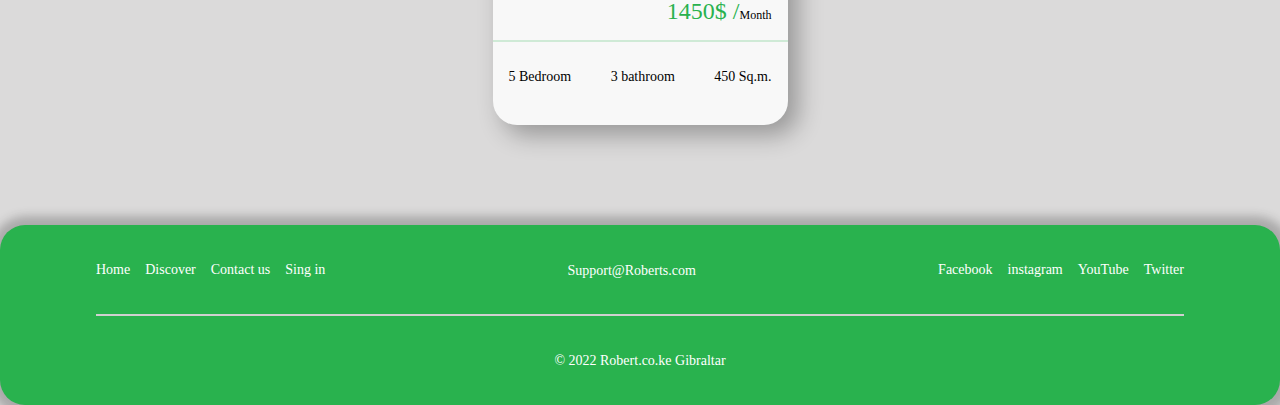
==== commit 427ff372: "main-page-responsive-end" ====
--- a/HomeInternal.html
+++ b/HomeInternal.html
@@ -29,24 +29,14 @@
     <main class="Main">
       <section class="fhoto-and-info-flex-cont">
         <div class="left-fhoto">
-          <img
-            src="fotoebi/img-section-cont-3.png"
-            class="hom-internal-foto-3 hominternalfoto"
-            id="hominternalfoto3.js"
-            alt="hom-internal-foto-1"
-          />
+          
           <img
             src="fotoebi/img-section-1.png"
-            class="hom-internal-foto-2 hominternalfoto"
+            class="hom-internal-foto-2 "
             id="hominternalfoto2.js"
             alt="hom-internal-foto-1"
           />
-          <img
-            src="fotoebi/img-section-cont-2.png"
-            class="hom-internal-foto-1 hominternalfoto"
-            id="hom-internal-foto-1.js"
-            alt="hom-internal-foto-1"
-          />
+         
         </div>
         <div class="hom-internal-foto-info-flex-cont">
           <div class="hom-internal-foto-info-cont">
@@ -346,7 +336,7 @@
         <article class="text2">
           <span class="footer-span">Support@Roberts.com</span>
         </article>
-        <article class="text2">
+        <article class="text3">
           <span class="footer-span">Facebook</span>
           <span class="footer-span">instagram</span>
           <span class="footer-span">YouTube</span>
@@ -360,5 +350,34 @@
       </article>
 
     </footer>
+
+    <section class="end-meniu-section">
+      <nav class="end-meniu-nav-flex-row-cont">
+        <div class="end-meniu-flexed-column-cont">
+          <img class="end-nav" src="fotoebi/home-2.jpg" alt="home">
+          <span class="end-nav-span">Home</span>
+        </div>
+        <div class="end-meniu-flexed-column-cont">
+          <img class="end-nav" src="fotoebi/3dcube.jpg" alt="discover">
+          <span class="end-nav-span">Discover</span>
+        </div>
+        <div class="end-meniu-flexed-column-cont flex-column-cont-vector">
+          <article class="img-vector-cont">
+            <img class="end-nav-vector" src="fotoebi/Vector (1).png" alt="vector">
+            <article class="vector-line"></article>
+          </article>
+          
+          <span class="end-nav-span">Sell</span>
+        </div>
+        <div class="end-meniu-flexed-column-cont">
+          <img class="end-nav" src="fotoebi/message-text.jpg" alt="message">
+          <span class="end-nav-span">Message</span>
+        </div>
+        <div class="end-meniu-flexed-column-cont">
+          <img class="end-nav" src="fotoebi/user.jpg" alt="user">
+          <span class="end-nav-span">Profile</span>
+        </div>
+      </nav>
+    </section>
   </body>
 </html>
--- a/style.css
+++ b/style.css
@@ -6,7 +6,6 @@
 
 body {
   background-color: rgb(219, 218, 218);
-  height: 1000px;
 }
 
 .header {
@@ -59,6 +58,11 @@
 .Home {
   height: 30px;
   border-bottom: solid #29b24e;
+}
+
+.Responsive-form-element {
+  display: none;
+  /* border: solid; */
 }
 
 .Main {
@@ -256,6 +260,7 @@
 .h1 {
   font-size: 48px;
   color: #000000cc;
+  text-align: center;
 }
 
 .Elementsin-foto-flex-paragraf-cont {
@@ -283,11 +288,13 @@
   border-radius: 10px;
   margin-top: 40px;
   box-shadow: 8px 8px 25px 0px #00000045;
+  display: flex;
+  gap: 20px;
 }
 
 .Search-Had-Css {
-  width: 224px;
-  height: 48px;
+  width: 70%;
+  height: 38px;
   background-color: #f8f8f8cc;
 
   border: none;
@@ -323,8 +330,8 @@
   /* border: solid yellow; */
   display: flex;
   flex-wrap: wrap;
-  justify-content: space-between;
-  row-gap: 20px;
+  justify-content: space-evenly;
+  gap: 20px;
 }
 
 .cont-1 {
@@ -463,7 +470,7 @@
 
 .footer {
   width: 100%;
-  height: 179px;
+
   background-color: #29b24e;
   border-radius: 25px;
   box-shadow: 1px 1px 10px 10px #29282845;
@@ -479,6 +486,16 @@
   display: flex;
   align-items: center;
   justify-content: space-between;
+}
+
+.text1 {
+  display: flex;
+  gap: 15px;
+}
+
+.text3 {
+  display: flex;
+  gap: 15px;
 }
 
 .footer-line {
@@ -497,6 +514,7 @@
 .footer-span {
   color: #ffffff;
   font-size: 14px;
+  cursor: pointer;
 }
 
 /* hom internal page style css */
@@ -515,10 +533,11 @@
 
 .left-fhoto {
   /* border: solid yellow; */
-  position: relative;
+  /* position: relative; */
   width: 50%;
 }
 .hom-internal-foto-1 {
+  /* position: absolute; */
   width: 100%;
   object-fit: cover;
   height: 560px;
@@ -527,7 +546,7 @@
 }
 
 .hom-internal-foto-2 {
-  position: absolute;
+  /* position: absolute; */
   width: 100%;
   object-fit: cover;
   height: 560px;
@@ -536,7 +555,7 @@
 }
 
 .hom-internal-foto-3 {
-  position: absolute;
+  /* position: absolute; */
   width: 100%;
   object-fit: cover;
   height: 560px;
@@ -576,6 +595,7 @@
   display: flex;
   flex-direction: column;
   row-gap: 10px;
+  height: 300px;
 }
 
 .hom-internal-foto-info-had {
@@ -797,3 +817,167 @@
 .section-flex-cont-home-internal-page {
   margin-top: 20px;
 }
+
+.end-meniu-section {
+  display: none;
+}
+
+/* media motxovnebi */
+
+@media (max-width: 760px) {
+  .Navtext {
+    display: none;
+  }
+
+  .LeftMeniuFoto {
+    flex-wrap: wrap-reverse;
+  }
+
+  .LeftMeniu {
+    width: 100%;
+    min-width: unset;
+    max-width: unset;
+  }
+
+  .Elementsin-foto-flex-search-cont {
+    display: none;
+  }
+
+  .SellSomething {
+    display: none;
+  }
+
+  .Responsive-form-element {
+    display: unset;
+    /* border: solid; */
+    width: 40%;
+    visibility: hidden;
+  }
+
+  .Search-Had-Css-Cont {
+    margin-top: unset;
+    width: 100%;
+    padding-left: 10px;
+    /* border: solid; */
+  }
+
+  .search-iqon-cont {
+    visibility: visible;
+    /* border: solid; */
+    height: 40px;
+    min-width: 40px;
+
+    justify-content: center;
+    border-radius: 50%;
+    background-color: #f8f8f8;
+    cursor: pointer;
+  }
+
+  .search-iqon {
+    opacity: unset;
+  }
+
+  .h1 {
+    font-size: 38px;
+    text-align: center;
+  }
+
+  .footer {
+    gap: 50px;
+  }
+
+  .footer-text-cont {
+    height: unset;
+    margin-top: 30px;
+  }
+
+  .text1 {
+    display: flex;
+    flex-direction: column;
+    row-gap: 20px;
+    text-align: left;
+  }
+
+  .text2 {
+    display: none;
+  }
+
+  .text3 {
+    display: flex;
+    flex-direction: column;
+    row-gap: 15px;
+    text-align: right;
+  }
+
+  .footer-end {
+    height: 50px;
+    transform: translateY(-20px);
+  }
+
+  .end-meniu-section {
+    /* border: solid red; */
+    margin-top: 100px;
+    width: 100%;
+    height: 100px;
+    display: flex;
+  }
+
+  .end-meniu-nav-flex-row-cont {
+    /* border: solid; */
+    position: fixed;
+    width: 100%;
+    height: 72px;
+    display: flex;
+    justify-content: space-evenly;
+    bottom: 0;
+    border-radius: 24px 24px 0px 0px;
+    background-color: #ffffff;
+  }
+
+  .end-meniu-flexed-column-cont {
+    /* border: solid yellow; */
+    display: flex;
+    flex-direction: column;
+    align-items: center;
+    justify-content: center;
+    row-gap: 10px;
+    cursor: pointer;
+  }
+
+  .end-nav {
+    width: 24px;
+    height: 24px;
+  }
+
+  .end-nav-span {
+    color: #000000cc;
+    opacity: 90%;
+    font-size: 11px;
+    line-height: 16.5px;
+  }
+
+  .flex-column-cont-vector {
+    transform: translateY(-20px);
+    height: 90px;
+  }
+
+  .img-vector-cont {
+    /* border: solid; */
+    width: 56px;
+    height: 56px;
+    background-color: #29b24e;
+    display: flex;
+    justify-content: center;
+    align-items: center;
+    border-radius: 12px;
+  }
+
+  .vector-line {
+    border: 1.5px solid #ffffff;
+    width: 45%;
+  }
+
+  .end-nav-vector {
+    position: absolute;
+  }
+}
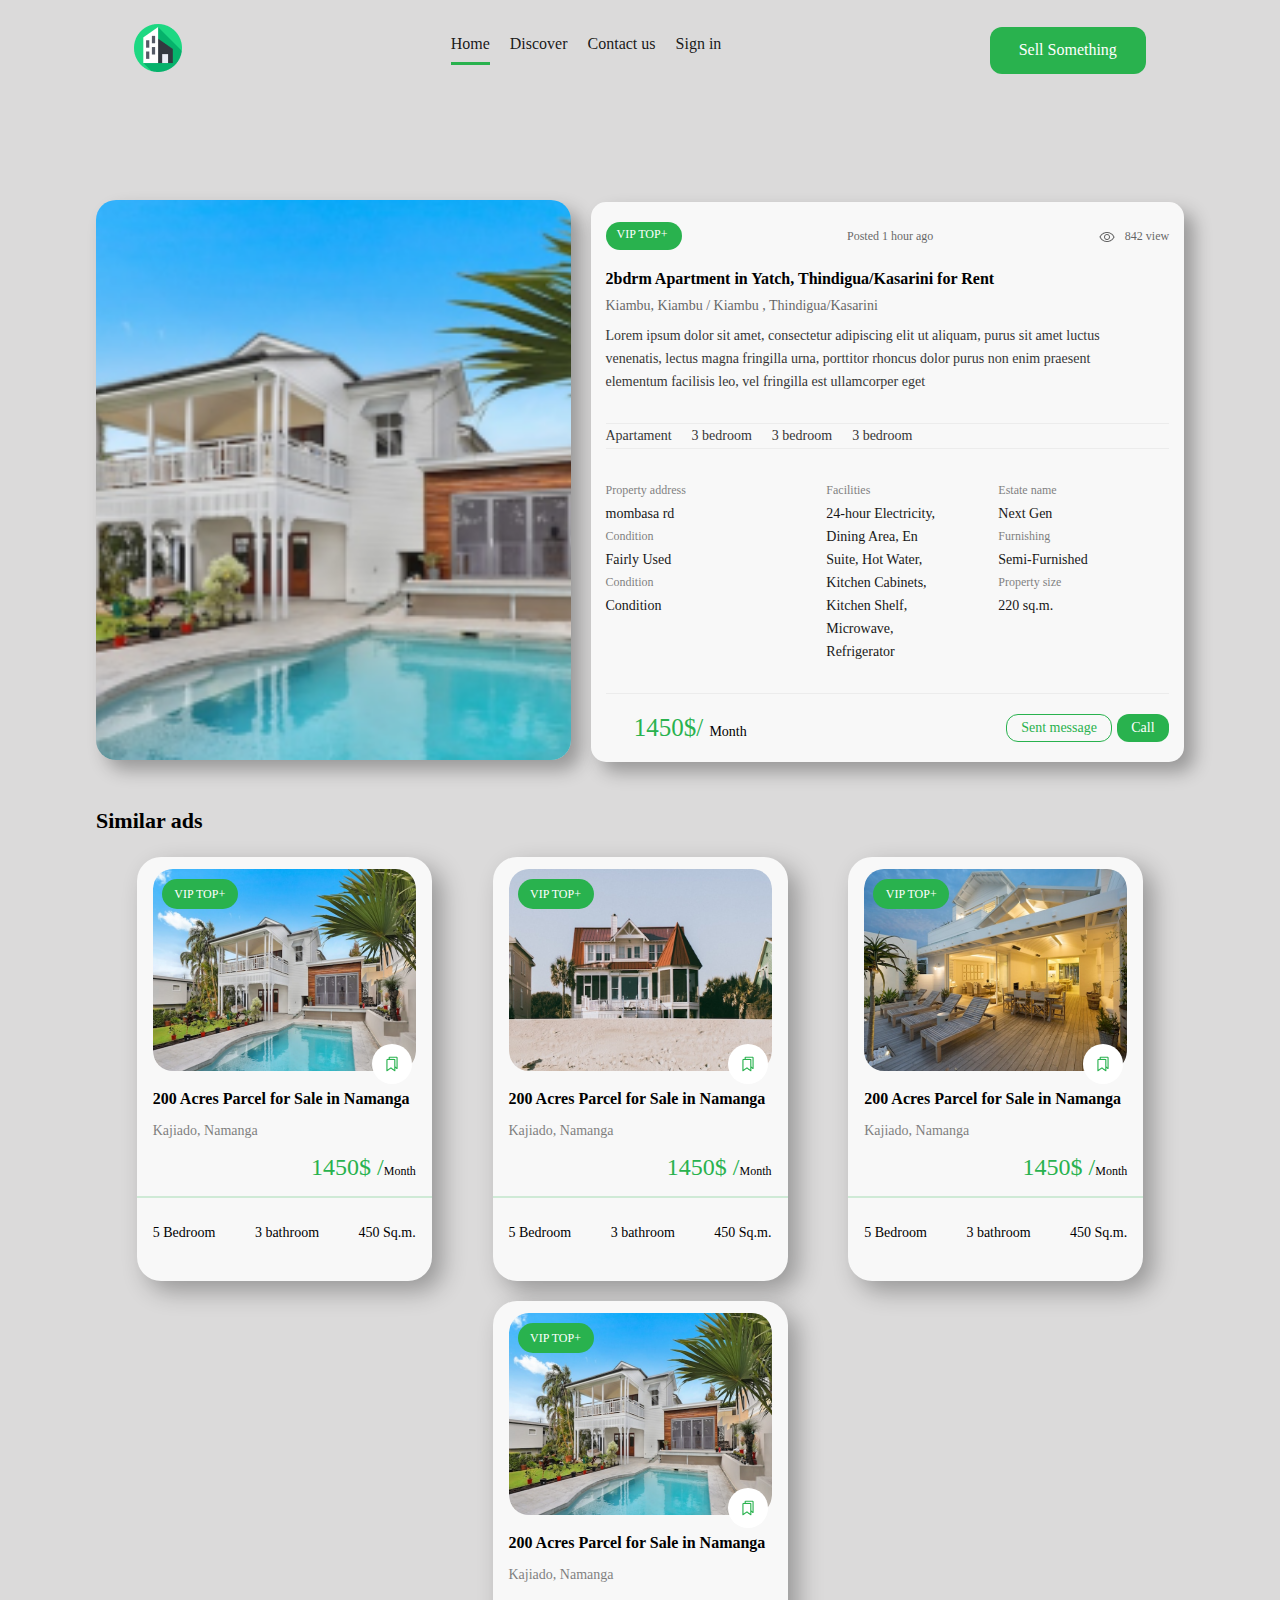
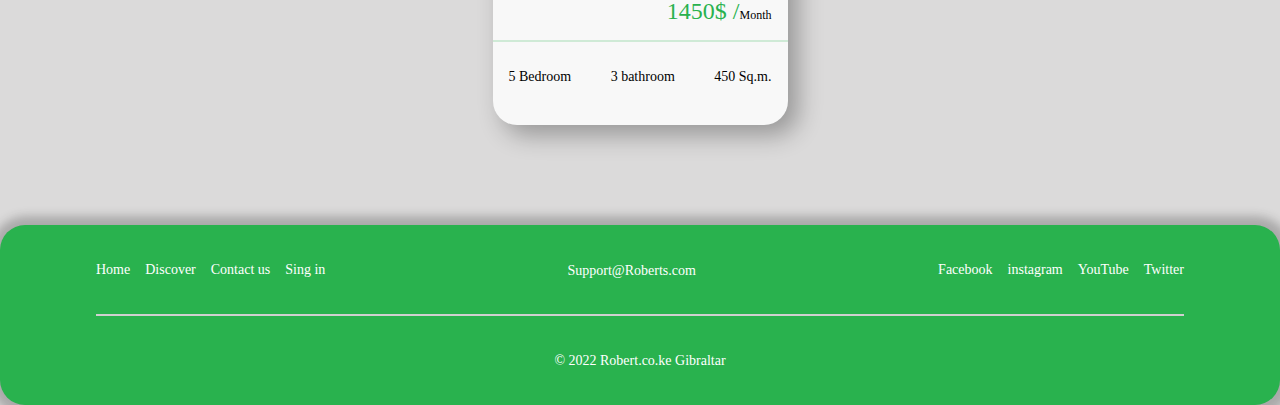
==== commit 836d6d80: "work end" ====
--- a/HomeInternal.html
+++ b/HomeInternal.html
@@ -4,7 +4,7 @@
     <meta charset="UTF-8" />
     <meta name="viewport" content="width=device-width, initial-scale=1.0" />
     <link rel="stylesheet" href="style.css" />
-    <script src="homeinternal.js" defer></script>
+    <script src="bottonclick.js" defer></script>
     <title>Document</title>
   </head>
   <body>
@@ -24,6 +24,24 @@
         <article class="SellSomething">
           <a href="#">Sell Something</a>
         </article>
+        <div class="Responsive-form-element" id="Responsive-form-element.js">
+          <form class="Search-Had-Css-Cont">
+            <input
+              type="search"
+              placeholder="Search..."
+              class="Search-Had-Css"
+              id="SearchHadJs"
+              name="SearchHad"
+            />
+            <div class="search-iqon-cont" id="search-iqon-cont.js">
+              <img
+                class="search-iqon"
+                src="fotoebi/search-iqon.png"
+                alt="search-iqon"
+              />
+            </div>
+          </form>
+        </div>
       </nav>
     </header>
     <main class="Main">
@@ -91,29 +109,35 @@
                 <article
                   class="had-line-the-middle-flex-column-cont had-line-the-middle-flex-column-cont-1"
                 >
+
+                <span class="had-line-the-middle-flex-column-span-2-display-none opacity-style"
+                    >Facilities</span
+                  >
                   <span class="had-line-the-middle-flex-column-span"
                     >Property address</span
                   >
-                  <span class="had-line-the-middle-flex-column-span-2"
+
+                  
+                  <span class="had-line-the-middle-flex-column-span-2 display-none-media"
                     >mombasa rd</span
                   >
                   <span class="had-line-the-middle-flex-column-span"
                     >Condition</span
                   >
-                  <span class="had-line-the-middle-flex-column-span-2"
+                  <span class="had-line-the-middle-flex-column-span-2 display-none-media"
                     >Fairly Used</span
                   >
                   <span class="had-line-the-middle-flex-column-span"
                     >Condition</span
                   >
-                  <span class="had-line-the-middle-flex-column-span-2"
+                  <span class="had-line-the-middle-flex-column-span-2 display-none-media"
                     >Condition</span
                   >
                 </article>
                 <article
                   class="had-line-the-middle-flex-column-cont had-line-the-middle-flex-column-cont-2"
                 >
-                  <span class="had-line-the-middle-flex-column-span"
+                  <span class="had-line-the-middle-flex-column-span display-none-media"
                     >Facilities</span
                   >
                   <span class="had-line-the-middle-flex-column-span-2"
@@ -121,6 +145,23 @@
                     Kitchen Cabinets, Kitchen Shelf, Microwave,
                     Refrigerator</span
                   >
+
+                  
+                  <span class="had-line-the-middle-flex-column-span-2-display-none no-opacity-style"
+                  >mombasa rd
+                  </span>
+                  <span class="had-line-the-middle-flex-column-span-2-display-none no-opacity-style"
+                    >Fairly Used</span
+                  >
+                  <span class="had-line-the-middle-flex-column-span-2-display-none no-opacity-style"
+                    >Next Gen</span
+                  >
+                  <span class="had-line-the-middle-flex-column-span-2-display-none no-opacity-style"
+                    >Semi-Furnished</span
+                  >
+                  <span class="had-line-the-middle-flex-column-span-2-display-none no-opacity-style"
+                  >220 sq.m.</span
+                >
                 </article>
                 <article
                   class="had-line-the-middle-flex-column-cont had-line-the-middle-flex-column-cont-3"
@@ -128,23 +169,25 @@
                   <span class="had-line-the-middle-flex-column-span"
                     >Estate name</span
                   >
-                  <span class="had-line-the-middle-flex-column-span-2"
+                  <span class="had-line-the-middle-flex-column-span-2 display-none-media"
                     >Next Gen</span
                   >
                   <span class="had-line-the-middle-flex-column-span"
                     >Furnishing</span
                   >
-                  <span class="had-line-the-middle-flex-column-span-2"
+                  <span class="had-line-the-middle-flex-column-span-2 display-none-media"
                     >Semi-Furnished</span
                   >
                   <span class="had-line-the-middle-flex-column-span"
                     >Property size</span
                   >
-                  <span class="had-line-the-middle-flex-column-span-2"
+                  <span class="had-line-the-middle-flex-column-span-2 display-none-media"
                     >220 sq.m.</span
                   >
                 </article>
               </div>
+
+             
 
               <div class="had-line-end-element-spaceArounded-cont">
                 <div class="had-line-end-element-spaceBetween-cont">
@@ -171,7 +214,7 @@
           </div>
         </div>
       </section>
-      <h2 class="h2">Similar ads</h2>
+      <h2 class="h2-homeinternal">Similar ads</h2>
       <section class="section-flex-cont section-flex-cont-home-internal-page ">
         <!-- pirveli konteineri -->
         <div class="cont-1">
@@ -213,7 +256,7 @@
         <!-- meore conteineri -->
         <div class="cont-1">
           <article class="img-for-cont-1-article">
-            <a href="#">
+            <a href="HomeInternal2.html">
               <img
                 class="img-for-cont-1"
                 src="fotoebi/img-section-cont-3.png"
@@ -250,7 +293,7 @@
         <!-- mesame konteineri -->
         <div class="cont-1">
           <article class="img-for-cont-1-article">
-            <a href="#">
+            <a href="HomeInternal3.html">
               <img
                 class="img-for-cont-1"
                 src="fotoebi/img-section-cont-2.png"
@@ -288,7 +331,7 @@
 
         <div class="cont-1">
           <article class="img-for-cont-1-article">
-            <a href="#">
+            <a href="HomeInternal.html">
               <img
                 class="img-for-cont-1"
                 src="fotoebi/img-section-1.png"
--- a/style.css
+++ b/style.css
@@ -738,7 +738,7 @@
 }
 
 .had-line-end-element-spaceArounded-cont {
-  /* border: solid; */
+  border-top: 0.5px solid #ececec;
   display: flex;
   justify-content: flex-end;
   margin-top: 20px;
@@ -746,6 +746,7 @@
 
 .had-line-end-element-spaceBetween-cont {
   /* border: solid red; */
+  margin-top: 20px;
   width: 95%;
   display: flex;
   justify-content: space-between;
@@ -805,7 +806,7 @@
 
 /* home internal h2 and cards */
 
-.h2 {
+.h2-homeinternal {
   color: #000000;
   font-size: 22px;
   line-height: 33px;
@@ -822,7 +823,68 @@
   display: none;
 }
 
+.had-line-the-middle-flex-column-span-2-display-none {
+  display: none;
+}
+
 /* media motxovnebi */
+
+@media (max-width: 1035px) {
+  .fhoto-and-info-flex-cont {
+    flex-wrap: wrap;
+  }
+
+  .left-fhoto {
+    width: 100%;
+  }
+
+  .hom-internal-foto-info-flex-cont {
+    width: 100%;
+  }
+
+  .hom-internal-foto-info-cont {
+    height: auto;
+    padding: 15px 0px 15px 0px;
+  }
+
+  .hom-internal-foto-info-had-line-cont {
+    height: auto;
+  }
+
+  .had-line-the-middle-span-cont {
+    white-space: nowrap;
+    overflow-y: auto;
+    height: 30px;
+  }
+
+  .had-line-the-middle-flex-cont-2 {
+    flex-wrap: wrap;
+  }
+
+  .had-line-the-middle-flex-column-cont-2 {
+    text-align: right;
+  }
+
+  .display-none-media {
+    display: none;
+  }
+
+  .had-line-the-middle-flex-column-span-2-display-none {
+    display: unset;
+  }
+
+  .opacity-style {
+    color: #000000;
+    font-size: 12px;
+    opacity: 0.6;
+  }
+
+  .no-opacity-style {
+    color: #000000;
+    font-size: 14px;
+    opacity: 80%;
+  }
+}
 
 @media (max-width: 760px) {
   .Navtext {
@@ -981,3 +1043,40 @@
     position: absolute;
   }
 }
+
+/* @@@@@@@@@@@@@@@@@@@@ */
+
+@media (max-width: 520px) {
+  .had-line-end-element-spaceArounded-cont {
+    border-top: 0.5px solid #ececec;
+    /* border: solid; */
+    display: flex;
+    justify-content: center;
+  }
+
+  .had-line-end-element-spaceBetween-cont {
+    display: grid;
+    grid-template-columns: repeat(1, 1fr);
+    /* border: solid red; */
+    gap: 10px;
+  }
+
+  .had-line-end-element-1 {
+    width: 100%;
+    margin-top: 10px;
+    padding-left: 20px;
+  }
+
+  .had-line-end-element-2 {
+    width: 100%;
+
+    height: 47px;
+    margin-top: 20px;
+  }
+
+  .had-line-end-element-3 {
+    width: 100%;
+
+    height: 47px;
+  }
+}
